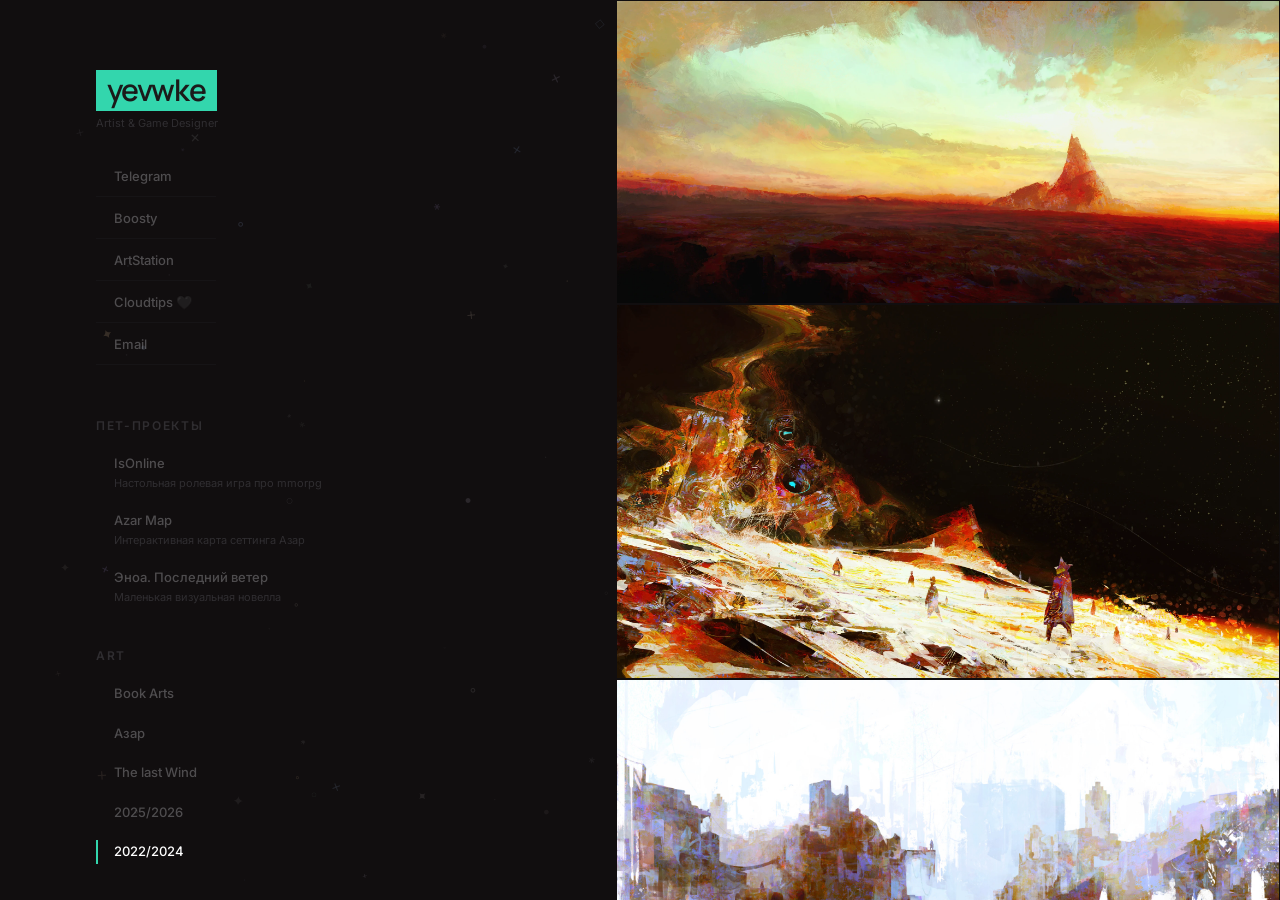
==== projects/2022-2024/index.html @ 157a99f5 "upd" ====
<!DOCTYPE html> <html lang="ru"> <head> <meta charset="UTF-8"> <meta name="viewport" content="width=device-width, initial-scale=1.0"> <meta name="robots" content="index, follow"> <meta name="description" content="Галерея работ yevwke: 2022/2024"> <meta name="theme-color" content="#110e0f"> <title>2022/2024 — yevwke</title> <link rel="icon" type="image/png" href="/image/icon.png"> <link rel="canonical" href="https://yevwke.github.io/projects/2022-2024/"> <meta property="og:type" content="article"> <meta property="og:site_name" content="yevwke"> <meta property="og:locale" content="ru_RU"> <meta property="og:title" content="2022/2024 — yevwke"> <meta property="og:description" content="Галерея работ yevwke: 2022/2024"> <meta property="og:url" content="https://yevwke.github.io/projects/2022-2024/"> <meta property="og:image" content="https://yevwke.github.io/image/arts/22%2024/%D0%AD%D0%BD%D0%BE%D0%B0%20%D0%B4%D0%B0%D1%81%D0%BA%D0%B0%D1%80.webp"> <meta property="og:image:alt" content="2022/2024"> <meta name="twitter:card" content="summary_large_image"> <meta name="twitter:title" content="2022/2024 — yevwke"> <meta name="twitter:description" content="Галерея работ yevwke: 2022/2024"> <meta name="twitter:image" content="https://yevwke.github.io/image/arts/22%2024/%D0%AD%D0%BD%D0%BE%D0%B0%20%D0%B4%D0%B0%D1%81%D0%BA%D0%B0%D1%80.webp"> <link rel="preload" href="/fonts/Inter-VariableFont_opsz%2Cwght.woff2" as="font" type="font/woff2" crossorigin> <link rel="preload" href="/fonts/Manrope-VariableFont_wght.woff2" as="font" type="font/woff2" crossorigin> <link rel="stylesheet" href="/general.css"> <link rel="stylesheet" href="/css/background.css"> <link rel="stylesheet" href="/css/projects.css"> <link rel="stylesheet" href="/css/panel.css"> <link rel="stylesheet" href="/css/gallery.css"> <link rel="stylesheet" href="/css/gallery-lightbox.css"> <link rel="stylesheet" href="/css/static.css"> <style>@font-face{font-family:"SiteText";src:url("/fonts/Inter-VariableFont_opsz%2Cwght.woff2") format("woff2");font-weight:100 900;font-style:normal;font-display:swap}@font-face{font-family:"SiteLogo";src:url("/fonts/Manrope-VariableFont_wght.woff2") format("woff2");font-weight:100 900;font-style:normal;font-display:swap}@font-face{font-family:"SiteProjects";src:url("/fonts/Inter-VariableFont_opsz%2Cwght.woff2") format("woff2");font-weight:100 900;font-style:normal;font-display:swap}</style> <script defer src="/scripts/panel-gallery.js"></script> <script defer src="/scripts/gallery-lightbox.js"></script> <script defer src="/scripts/sidebar-fade.js"></script> <script defer src="/scripts/background.js"></script> <script defer src="/general.js"></script> <script type="application/ld+json">{"@context":"https://schema.org","@type":"ImageGallery","name":"2022/2024","description":"Галерея работ yevwke: 2022/2024","url":"https://yevwke.github.io/projects/2022-2024/","image":["https://yevwke.github.io/image/arts/22%2024/%D0%AD%D0%BD%D0%BE%D0%B0%20%D0%B4%D0%B0%D1%81%D0%BA%D0%B0%D1%80.webp","https://yevwke.github.io/image/arts/22%2024/yevwke%20%D1%8D%D0%BD%D0%BE%D0%B0%20%D0%BD%D0%B0%D1%80%D0%BC%D0%B5%D1%88.webp","https://yevwke.github.io/image/arts/22%2024/yevwke-akdjine%20%D1%8D%D0%BD%D0%BE%D0%B0.jpg","https://yevwke.github.io/image/arts/22%2024/yevwke-enoa-art.jpg","https://yevwke.github.io/image/arts/22%2024/yevwke-hurhon.jpg","https://yevwke.github.io/image/arts/22%2024/yevwke-kofu.jpg","https://yevwke.github.io/image/arts/22%2024/temple-2.jpg","https://yevwke.github.io/image/arts/22%2024/azar.webp","https://yevwke.github.io/image/arts/22%2024/016e6c6b-8402-4bed-986c-3a2b656655e8.png","https://yevwke.github.io/image/arts/22%2024/street-2.jpg","https://yevwke.github.io/image/arts/22%2024/%D0%B8%D1%88%D0%B8%D0%BA%20%D1%8D%D0%BD%D0%BE%D0%B0%20yevwke.webp"],"author":{"@type":"Person","name":"yevwke","url":"https://yevwke.github.io/"}}</script> </head> <body class="is-panel-open is-sidebar-dimmed" data-page="project" data-project-id="2022-2024"> <main class="page"> <div class="sidebar"> <header class="header"> <a class="logo" href="/">yevwke</a> <p class="site-description">Artist &amp; Game Designer</p> <nav class="socials" aria-label="Социальные сети"> <ul> <li><a href="https://t.me/yevwke/" target="_blank" rel="noopener noreferrer"><span>Telegram</span></a></li><li><a href="https://boosty.to/yevwke/" target="_blank" rel="noopener noreferrer"><span>Boosty</span></a></li><li><a href="https://artstation.com/yevwke/" target="_blank" rel="noopener noreferrer"><span>ArtStation</span></a></li><li><a href="https://pay.cloudtips.ru/p/3e15fb74/" target="_blank" rel="noopener noreferrer"><span>Cloudtips 🖤</span></a></li><li><a id="email-link" class="email-link" data-email-user="yevwke" data-email-domain="gmail.com"><span>Email</span></a></li> </ul> </nav> </header> <section class="projects-section"> <div id="projects-groups" data-prerendered="true"> <div class="project-group"><h2 class="project-group-title">пет-Проекты</h2><ul class="projects-list"><li class="project-item"><a class="project-link" href="/projects/iso/" data-id="iso" data-type="text"><span class="project-text"><span class="project-title">IsOnline</span><span class="project-description">Настольная ролевая игра про mmorpg</span></span></a></li><li class="project-item"><a class="project-link" href="https://yevwke.github.io/AzarMap" target="_blank" rel="noopener noreferrer"><span class="project-text"><span class="project-title">Azar Map</span><span class="project-description">Интерактивная карта сеттинга Азар</span></span></a></li><li class="project-item"><a class="project-link" href="/projects/enoatlw/" data-id="enoatlw" data-type="text"><span class="project-text"><span class="project-title">Эноа. Последний ветер</span><span class="project-description">Маленькая визуальная новелла</span></span></a></li></ul></div><div class="project-group"><h2 class="project-group-title">ART</h2><ul class="projects-list"><li class="project-item"><a class="project-link" href="/projects/book-arts/" data-id="book-arts" data-type="gallery"><span class="project-text"><span class="project-title">Book Arts</span></span></a></li><li class="project-item"><a class="project-link" href="/projects/azar/" data-id="azar" data-type="gallery"><span class="project-text"><span class="project-title">Азар</span></span></a></li><li class="project-item"><a class="project-link" href="/projects/the-last-wind/" data-id="the-last-wind" data-type="gallery"><span class="project-text"><span class="project-title">The last Wind</span></span></a></li><li class="project-item"><a class="project-link" href="/projects/2025-2026/" data-id="2025-2026" data-type="gallery"><span class="project-text"><span class="project-title">2025/2026</span></span></a></li><li class="project-item is-current"><a class="project-link is-active" href="/projects/2022-2024/" data-id="2022-2024" data-type="gallery" aria-current="page"><span class="project-text"><span class="project-title">2022/2024</span></span></a></li></ul></div> </div> </section> </div> <div class="content"> <section id="content-panel" class="content-panel is-open" tabindex="-1" aria-label="2022/2024"> <a id="panel-close" class="panel-close" href="/" aria-label="Закрыть"> <svg class="panel-close-icon" viewBox="0 0 16 16" aria-hidden="true" focusable="false"> <g fill="none" stroke="currentColor" stroke-width="1.5" stroke-miterlimit="10" stroke-linecap="butt"> <line x1="1.4" y1="1.4" x2="14.4" y2="14.4"/> <line x1="1.4" y1="14.4" x2="14.4" y2="1.4"/> </g> </svg> </a> <div id="panel-body" class="panel-body panel-body--gallery"> <h1 class="visually-hidden">2022/2024</h1> <div class="gallery-panel gallery-panel--static" data-rows="2,1,2,3"> <figure class="gallery-item" data-type="image" data-ratio="2.1895306859205776" data-has-ratio="true"> <img class="gallery-image" src="/image/arts/22%2024/%D0%AD%D0%BD%D0%BE%D0%B0%20%D0%B4%D0%B0%D1%81%D0%BA%D0%B0%D1%80.webp" alt="" loading="eager" decoding="async" fetchpriority="high" width="2426" height="1108"> </figure> <figure class="gallery-item" data-type="image" data-ratio="1.7772893772893772" data-has-ratio="true"> <img class="gallery-image" src="/image/arts/22%2024/yevwke%20%D1%8D%D0%BD%D0%BE%D0%B0%20%D0%BD%D0%B0%D1%80%D0%BC%D0%B5%D1%88.webp" alt="" loading="lazy" decoding="async" fetchpriority="low" width="2426" height="1365"> </figure> <figure class="gallery-item" data-type="image" data-ratio="1.7777777777777777" data-has-ratio="true"> <img class="gallery-image" src="/image/arts/22%2024/yevwke-akdjine%20%D1%8D%D0%BD%D0%BE%D0%B0.jpg" alt="" loading="lazy" decoding="async" fetchpriority="low" width="1920" height="1080"> </figure> <figure class="gallery-item" data-type="image" data-ratio="2.027455121436114" data-has-ratio="true"> <img class="gallery-image" src="/image/arts/22%2024/yevwke-enoa-art.jpg" alt="" loading="lazy" decoding="async" fetchpriority="low" width="1920" height="947"> </figure> <figure class="gallery-item" data-type="image" data-ratio="2.17440543601359" data-has-ratio="true"> <img class="gallery-image" src="/image/arts/22%2024/yevwke-hurhon.jpg" alt="" loading="lazy" decoding="async" fetchpriority="low" width="1920" height="883"> </figure> <figure class="gallery-item" data-type="image" data-ratio="1.7777777777777777" data-has-ratio="true"> <img class="gallery-image" src="/image/arts/22%2024/yevwke-kofu.jpg" alt="" loading="lazy" decoding="async" fetchpriority="low" width="1920" height="1080"> </figure> <figure class="gallery-item" data-type="image" data-ratio="0.7239176721078779" data-has-ratio="true"> <img class="gallery-image" src="/image/arts/22%2024/temple-2.jpg" alt="" loading="lazy" decoding="async" fetchpriority="low" width="1020" height="1409"> </figure> <figure class="gallery-item" data-type="image" data-ratio="1.7772893772893772" data-has-ratio="true"> <img class="gallery-image" src="/image/arts/22%2024/azar.webp" alt="" loading="lazy" decoding="async" fetchpriority="low" width="2426" height="1365"> </figure> <figure class="gallery-item" data-type="image" data-ratio="1.7777777777777777" data-has-ratio="true"> <img class="gallery-image" src="/image/arts/22%2024/016e6c6b-8402-4bed-986c-3a2b656655e8.png" alt="" loading="lazy" decoding="async" fetchpriority="low" width="3840" height="2160"> </figure> <figure class="gallery-item" data-type="image" data-ratio="1.7777777777777777" data-has-ratio="true"> <img class="gallery-image" src="/image/arts/22%2024/street-2.jpg" alt="" loading="lazy" decoding="async" fetchpriority="low" width="1920" height="1080"> </figure> <figure class="gallery-item" data-type="image" data-ratio="0.7246496290189612" data-has-ratio="true"> <img class="gallery-image" src="/image/arts/22%2024/%D0%B8%D1%88%D0%B8%D0%BA%20%D1%8D%D0%BD%D0%BE%D0%B0%20yevwke.webp" alt="" loading="lazy" decoding="async" fetchpriority="low" width="1758" height="2426"> </figure> </div> </div> </section> </div> </main> </body> </html>
---- general.css ----
:root{ --background:#110e0f; --text:#dedee2; --text-muted:#77777f; --border:#25252a; --accent:#dedee2; --page-width:520px; --fade-height:40px; --font-text:"SiteText",Arial,Helvetica,sans-serif; --font-logo:"SiteLogo",Arial,Helvetica,sans-serif; --font-projects:"SiteProjects",Arial,Helvetica,sans-serif} *{box-sizing:border-box;margin:0;padding:0} ::selection{background:#33d6ad;color:#110e0f}html{min-height:100%;background:var(--background)}body{min-height:100vh;background:var(--background);color:var(--text);font-family:var(--font-text);font-size:14px;line-height:1.5}.page{position:relative;z-index:1;width:min(calc(100% - 40px),var(--page-width));margin-left:min(96px,calc(100vw - 40px - var(--page-width)));padding-top:60px;padding-bottom:10px}.sidebar::after{content:"";position:fixed;right:16px;bottom:0;left:16px;z-index:2;height:var(--fade-height);background:linear-gradient(to bottom,rgba(17,14,15,0) 0%,rgba(17,14,15,0.65) 60%,var(--background) 100%);opacity:0;pointer-events:none;transition:opacity 180ms ease}.sidebar.is-fade-visible::after{opacity:1}@media (min-width:601px){.sidebar::after{right:auto;left:min(96px,calc(100vw - 40px - var(--page-width)));width:var(--page-width)}}.logo{display:inline-block;margin-bottom:5px;padding:5px 11px 6px;background:#33d6ad;color:#1b1a1a;border-radius:0px;font-family:var(--font-logo);font-size:30px;font-weight:600;line-height:1;letter-spacing: -0.04em;text-decoration:none}.site-description{margin-bottom:24px;color:var(--text-muted);font-family:var(--font-text);font-size:11px;line-height:1.4}.socials ul{display:flex;flex-direction:column;list-style:none}.socials li{display:block}.socials a{position:relative;display:flex;align-items:center;width:120px;min-height:42px;padding:10px 12px 10px 18px;background:linear-gradient(var(--border),var(--border)) left bottom/100% 1px no-repeat;color:var(--text);font-family:var(--font-text);font-size:13px;font-weight:500;text-decoration:none;transition:color 0.35s ease}.socials a span{position:relative;z-index:2}.socials a::after{position:absolute;content:"";top:0;left:0;width:0;height:100%;background:#33d6ad;transition:width 0.35s ease}.support-link{margin-top:40px}.support-link a{position:relative;color:#a8a8b0;font-family:var(--font-text);font-size:13px;text-decoration:none;transition:color 0.35s ease}.support-link a::after{position:absolute;content:"";bottom:0;left:0;width:0;height:1px;background:#33d6ad;transition:width 0.35s ease}.content{min-width:0}@media (min-width:1201px){.page{display:grid;grid-template-columns:var(--page-width) minmax(0,1fr);column-gap:0;align-items:stretch;width:auto;height:100vh;margin-left:96px;margin-right:0;padding-top:0;padding-bottom:0;overflow:hidden}.sidebar{height:100vh;padding-top:70px;padding-bottom:10px;overflow-y:auto;scrollbar-width:none; -ms-overflow-style:none}.sidebar::-webkit-scrollbar{display:none}.content{height:100vh}body.is-sidebar-dimmed .sidebar .socials,body.is-sidebar-dimmed .sidebar .site-description,body.is-sidebar-dimmed .sidebar .support-link,body.is-sidebar-dimmed .sidebar .project-group-title,body.is-sidebar-dimmed .sidebar .project-item{opacity:0.3;transition:opacity 0.35s ease}body.is-sidebar-dimmed .sidebar .project-item.is-current{opacity:1}}@media (min-width:1201px) and (hover:hover){body.is-sidebar-dimmed .sidebar .socials:hover,body.is-sidebar-dimmed .sidebar .support-link:hover,body.is-sidebar-dimmed .sidebar .project-item:hover{opacity:1;transition:opacity 0.15s ease}}@media (max-width:1200px){html,body{scrollbar-width:none; -ms-overflow-style:none}html::-webkit-scrollbar,body::-webkit-scrollbar{display:none}}@media (max-width:600px){.page{width:calc(100% - 32px);margin:0 auto;padding-top:0px;padding-bottom:40px}.logo{font-size:28px}}@media (hover:hover){.socials a:hover{color:#1b1a1a}.socials a:hover::after{width:100%}.support-link a:hover{color:var(--text)}.support-link a:hover::after{width:100%}}@media (prefers-reduced-motion:reduce){.sidebar .socials,.sidebar .site-description,.sidebar .support-link,.sidebar .project-group-title,.sidebar .project-item,.sidebar::after{transition:none}}
---- css/background.css ----
#bg-canvas{position:fixed;inset:0;z-index:0;width:100%;height:100%;pointer-events:none}@media (prefers-reduced-motion:reduce){#bg-canvas{display:none}}
---- css/projects.css ----
.projects-section{margin-top:52px}.project-group-title{margin-bottom:9px;color:var(--text-muted);font-family:var(--font-text);font-size:12px;font-weight:600;letter-spacing:0.14em;text-transform:uppercase}.project-group + .project-group{margin-top:32px}.projects-list{width:100%;list-style:none}button.project-link{appearance:none;border:0;background:transparent;color:inherit;font:inherit;font-family:var(--font-projects);text-align:left;cursor:pointer}.project-link{position:relative;display:flex;align-items:center;width:100%;min-height:12px;padding:10px 12px 10px 18px;color:var(--text);font-family:var(--font-projects);text-decoration:none;transition:color 150ms ease,background-color 150ms ease}.project-link::before{content:"";position:absolute;top:8px;height:calc(100% - 16px);left:0;width:2px;background:var(--text);transform:scaleY(0);transform-origin:center;transition:transform 0.2s ease}.project-link.is-active{color:#ffffff}.project-link.is-active::before{transform:scaleY(1);background:#33d6ad}@media (hover:hover){.project-link:hover{color:#ffffff}.project-link:hover::before{transform:scaleY(1);background:#33d6ad}}.project-title{display:block;font-size:13px;font-weight:500}.project-description{display:block;margin-top:1px;color:var(--text-muted);font-size:11px}@media (max-width:600px){.project-link{min-height:42px;padding-left:16px}.projects-section{margin-top:45px}}
---- css/panel.css ----
.content-panel{width:100%;height:100%;transition:opacity 260ms ease,transform 420ms cubic-bezier(0.16,1,0.3,1)}.content-panel.is-leaving{pointer-events:none}@media (min-width:1201px){.content-panel{opacity:0;transform:translateY(10px)}.content-panel.is-open{opacity:1;transform:none}}.panel-close{display:none}.panel-body{width:100%;height:100%;background:var(--border)}@media (max-width:1200px){.content-panel:not([hidden]){position:fixed;inset:0;z-index:20;display:block;background:var(--background);overflow-y:auto;opacity:0;transform:translateY(24px)}.content-panel:not([hidden]).is-open{opacity:1;transform:none}.content-panel:not([hidden])::before{content:"";position:fixed;top:0;left:0;right:0;z-index:1;height:60px;background:var(--background);pointer-events:none}.panel-close{display:inline-flex;align-items:center;justify-content:center;position:fixed;top:10px;right:12px;z-index:2;width:40px;height:40px;border:0;background:transparent;color:var(--text);font-family:var(--font-text);line-height:1;cursor:pointer;transition:color 0.2s ease}.panel-close-icon{display:block;width:20px;height:20px}.panel-body{min-height:100%}body.is-panel-open{overflow:hidden}}@media (hover:hover){.panel-close:hover{color:#33d6ad}}@media (prefers-reduced-motion:reduce){.content-panel{transition:none}}
---- css/gallery.css ----
.panel-body--gallery{background:var(--background);overflow-y:auto}.gallery-panel{ --gallery-gap:2px;display:flex;flex-direction:column;gap:var(--gallery-gap);padding:1px}.gallery-row{display:flex;align-items:stretch;gap:var(--gallery-gap)}.gallery-item{flex:1 1 0;min-width:0;overflow:hidden}@keyframes gallery-image-reveal{from{opacity:0;transform:translateY(30%) scale(1.04)}to{opacity:1;transform:none}}@keyframes gallery-text-reveal{from{opacity:0}to{opacity:1}}.gallery-image{display:block;width:100%;height:auto;opacity:0}.gallery-item.is-revealed .gallery-image{animation:gallery-image-reveal 850ms cubic-bezier(0.16,1,0.3,1) 80ms both}.gallery-item--text{background:var(--background)}.gallery-text{display:flex;flex-direction:column;align-items:center;justify-content:center;width:100%;height:100%;padding:clamp(20px,2.4vw,48px) clamp(14px,1.2vw,24px);overflow:hidden}.gallery-text-content{flex:0 0 auto;width:100%;transform-origin:center center;opacity:0}.gallery-item.is-revealed .gallery-text-content{animation:gallery-text-reveal 480ms cubic-bezier(0.16,1,0.3,1) both}.gallery-text-title{margin-bottom:clamp(14px,1.6vw,24px);color:var(--text);font-family:var(--font-logo);font-size:clamp(20px,1.6vw,28px);font-weight:800;line-height:1.1;letter-spacing: -0.03em;overflow-wrap:anywhere}.gallery-text-description{color:#9c9c9c;font-family:var(--font-text);font-size:clamp(12px,0.95vw,14px);line-height:1.6;overflow-wrap:anywhere}.gallery-text-description p{white-space:pre-line}.gallery-text-description p + p{margin-top:10px}.gallery-text-actions{display:flex;flex-wrap:wrap;gap:8px;min-width:0;margin-top:clamp(20px,2.2vw,36px)}.gallery-text-button{display:inline-flex;align-items:center;justify-content:center;max-width:100%;min-height:36px;overflow-wrap:anywhere;white-space:normal;padding:0 14px;background:var(--border);color:var(--text);font-family:var(--font-text);font-size:12px;font-weight:500;text-decoration:none;transition:background-color 0.2s ease,color 0.2s ease}.gallery-text-button:focus-visible{outline:2px solid #33d6ad;outline-offset:2px}@media (max-width:1200px){.panel-body--gallery{overflow-y:visible}.gallery-panel{padding:60px 1px 1px}}@media (hover:hover){.gallery-text-button:hover{background:#33d6ad;color:#1b1a1a}}@media (prefers-reduced-motion:reduce){.gallery-image,.gallery-item.is-revealed .gallery-image,.gallery-text-content,.gallery-item.is-revealed .gallery-text-content{opacity:1;animation:none}}
---- css/static.css ----
.visually-hidden{position:absolute;width:1px;height:1px;padding:0;margin: -1px;overflow:hidden;clip:rect(0,0,0,0);white-space:nowrap;border:0}.panel-close{text-decoration:none}.gallery-panel--static{display:grid;grid-template-columns:repeat(auto-fill,minmax(220px,1fr));align-items:start;gap:var(--gallery-gap);padding:1px}.gallery-panel--static .gallery-item{flex:none;width:100%}.gallery-panel--static .gallery-item--text{grid-column:span 2;min-height:220px;aspect-ratio:auto!important}.gallery-panel--static .gallery-image{width:100%;height:auto;opacity:1}.gallery-panel--static .gallery-text{height:auto;min-height:220px}.gallery-panel--static .gallery-text-content{opacity:1;animation:none}@media (max-width:1200px){.gallery-panel--static{padding:60px 1px 1px}}@media (max-width:700px){.gallery-panel--static .gallery-item--text{grid-column:span 1}}
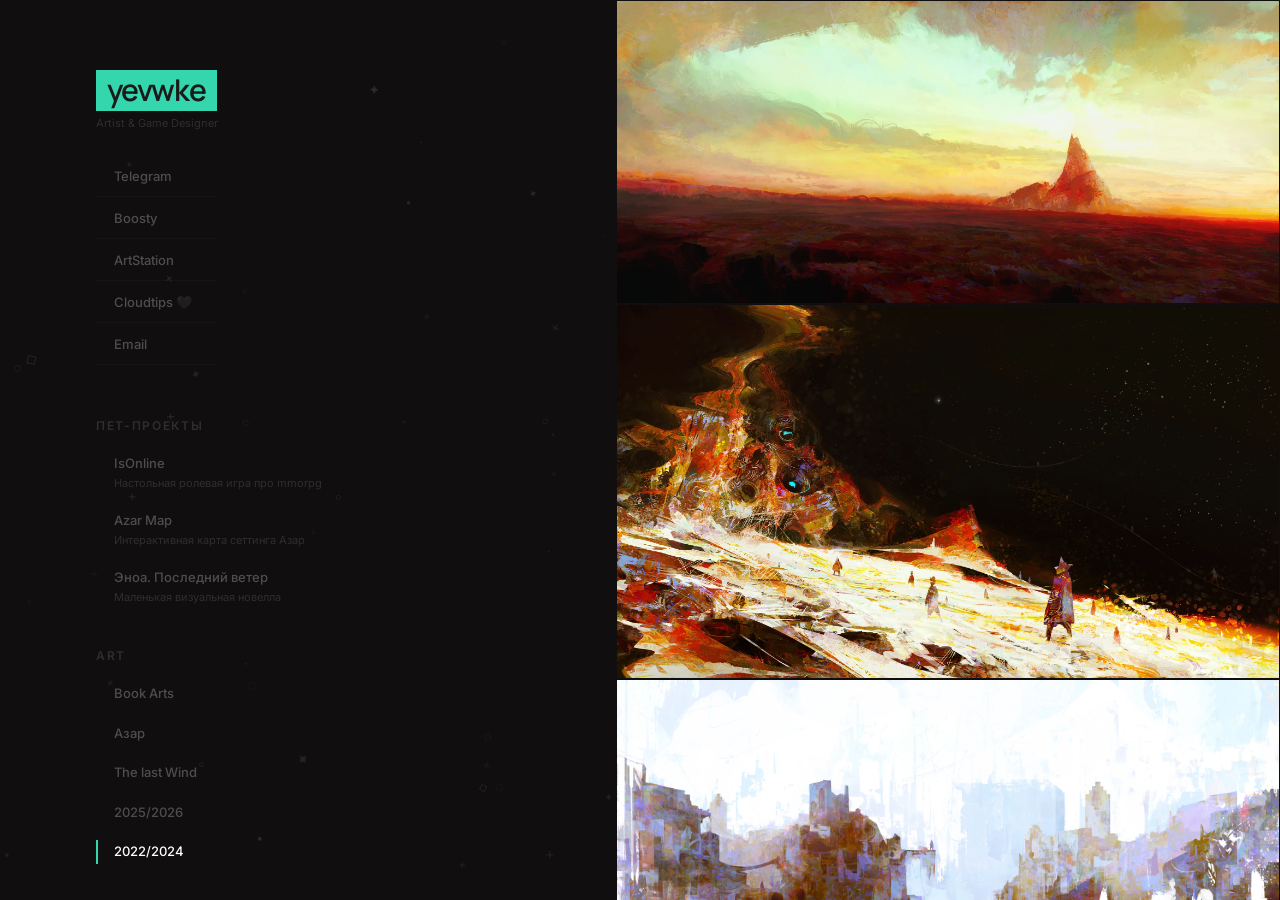
==== commit 409c7bc1: "upd" ====
--- a/projects/2022-2024/index.html
+++ b/projects/2022-2024/index.html
@@ -1 +1 @@
-<!DOCTYPE html> <html lang="ru"> <head> <meta charset="UTF-8"> <meta name="viewport" content="width=device-width, initial-scale=1.0"> <meta name="robots" content="index, follow"> <meta name="description" content="Галерея работ yevwke: 2022/2024"> <meta name="theme-color" content="#110e0f"> <title>2022/2024 — yevwke</title> <link rel="icon" type="image/png" href="/image/icon.png"> <link rel="canonical" href="https://yevwke.github.io/projects/2022-2024/"> <meta property="og:type" content="article"> <meta property="og:site_name" content="yevwke"> <meta property="og:locale" content="ru_RU"> <meta property="og:title" content="2022/2024 — yevwke"> <meta property="og:description" content="Галерея работ yevwke: 2022/2024"> <meta property="og:url" content="https://yevwke.github.io/projects/2022-2024/"> <meta property="og:image" content="https://yevwke.github.io/image/arts/22%2024/%D0%AD%D0%BD%D0%BE%D0%B0%20%D0%B4%D0%B0%D1%81%D0%BA%D0%B0%D1%80.webp"> <meta property="og:image:alt" content="2022/2024"> <meta name="twitter:card" content="summary_large_image"> <meta name="twitter:title" content="2022/2024 — yevwke"> <meta name="twitter:description" content="Галерея работ yevwke: 2022/2024"> <meta name="twitter:image" content="https://yevwke.github.io/image/arts/22%2024/%D0%AD%D0%BD%D0%BE%D0%B0%20%D0%B4%D0%B0%D1%81%D0%BA%D0%B0%D1%80.webp"> <link rel="preload" href="/fonts/Inter-VariableFont_opsz%2Cwght.woff2" as="font" type="font/woff2" crossorigin> <link rel="preload" href="/fonts/Manrope-VariableFont_wght.woff2" as="font" type="font/woff2" crossorigin> <link rel="stylesheet" href="/general.css"> <link rel="stylesheet" href="/css/background.css"> <link rel="stylesheet" href="/css/projects.css"> <link rel="stylesheet" href="/css/panel.css"> <link rel="stylesheet" href="/css/gallery.css"> <link rel="stylesheet" href="/css/gallery-lightbox.css"> <link rel="stylesheet" href="/css/static.css"> <style>@font-face{font-family:"SiteText";src:url("/fonts/Inter-VariableFont_opsz%2Cwght.woff2") format("woff2");font-weight:100 900;font-style:normal;font-display:swap}@font-face{font-family:"SiteLogo";src:url("/fonts/Manrope-VariableFont_wght.woff2") format("woff2");font-weight:100 900;font-style:normal;font-display:swap}@font-face{font-family:"SiteProjects";src:url("/fonts/Inter-VariableFont_opsz%2Cwght.woff2") format("woff2");font-weight:100 900;font-style:normal;font-display:swap}</style> <script defer src="/scripts/panel-gallery.js"></script> <script defer src="/scripts/gallery-lightbox.js"></script> <script defer src="/scripts/sidebar-fade.js"></script> <script defer src="/scripts/background.js"></script> <script defer src="/general.js"></script> <script type="application/ld+json">{"@context":"https://schema.org","@type":"ImageGallery","name":"2022/2024","description":"Галерея работ yevwke: 2022/2024","url":"https://yevwke.github.io/projects/2022-2024/","image":["https://yevwke.github.io/image/arts/22%2024/%D0%AD%D0%BD%D0%BE%D0%B0%20%D0%B4%D0%B0%D1%81%D0%BA%D0%B0%D1%80.webp","https://yevwke.github.io/image/arts/22%2024/yevwke%20%D1%8D%D0%BD%D0%BE%D0%B0%20%D0%BD%D0%B0%D1%80%D0%BC%D0%B5%D1%88.webp","https://yevwke.github.io/image/arts/22%2024/yevwke-akdjine%20%D1%8D%D0%BD%D0%BE%D0%B0.jpg","https://yevwke.github.io/image/arts/22%2024/yevwke-enoa-art.jpg","https://yevwke.github.io/image/arts/22%2024/yevwke-hurhon.jpg","https://yevwke.github.io/image/arts/22%2024/yevwke-kofu.jpg","https://yevwke.github.io/image/arts/22%2024/temple-2.jpg","https://yevwke.github.io/image/arts/22%2024/azar.webp","https://yevwke.github.io/image/arts/22%2024/016e6c6b-8402-4bed-986c-3a2b656655e8.png","https://yevwke.github.io/image/arts/22%2024/street-2.jpg","https://yevwke.github.io/image/arts/22%2024/%D0%B8%D1%88%D0%B8%D0%BA%20%D1%8D%D0%BD%D0%BE%D0%B0%20yevwke.webp"],"author":{"@type":"Person","name":"yevwke","url":"https://yevwke.github.io/"}}</script> </head> <body class="is-panel-open is-sidebar-dimmed" data-page="project" data-project-id="2022-2024"> <main class="page"> <div class="sidebar"> <header class="header"> <a class="logo" href="/">yevwke</a> <p class="site-description">Artist &amp; Game Designer</p> <nav class="socials" aria-label="Социальные сети"> <ul> <li><a href="https://t.me/yevwke/" target="_blank" rel="noopener noreferrer"><span>Telegram</span></a></li><li><a href="https://boosty.to/yevwke/" target="_blank" rel="noopener noreferrer"><span>Boosty</span></a></li><li><a href="https://artstation.com/yevwke/" target="_blank" rel="noopener noreferrer"><span>ArtStation</span></a></li><li><a href="https://pay.cloudtips.ru/p/3e15fb74/" target="_blank" rel="noopener noreferrer"><span>Cloudtips 🖤</span></a></li><li><a id="email-link" class="email-link" data-email-user="yevwke" data-email-domain="gmail.com"><span>Email</span></a></li> </ul> </nav> </header> <section class="projects-section"> <div id="projects-groups" data-prerendered="true"> <div class="project-group"><h2 class="project-group-title">пет-Проекты</h2><ul class="projects-list"><li class="project-item"><a class="project-link" href="/projects/iso/" data-id="iso" data-type="text"><span class="project-text"><span class="project-title">IsOnline</span><span class="project-description">Настольная ролевая игра про mmorpg</span></span></a></li><li class="project-item"><a class="project-link" href="https://yevwke.github.io/AzarMap" target="_blank" rel="noopener noreferrer"><span class="project-text"><span class="project-title">Azar Map</span><span class="project-description">Интерактивная карта сеттинга Азар</span></span></a></li><li class="project-item"><a class="project-link" href="/projects/enoatlw/" data-id="enoatlw" data-type="text"><span class="project-text"><span class="project-title">Эноа. Последний ветер</span><span class="project-description">Маленькая визуальная новелла</span></span></a></li></ul></div><div class="project-group"><h2 class="project-group-title">ART</h2><ul class="projects-list"><li class="project-item"><a class="project-link" href="/projects/book-arts/" data-id="book-arts" data-type="gallery"><span class="project-text"><span class="project-title">Book Arts</span></span></a></li><li class="project-item"><a class="project-link" href="/projects/azar/" data-id="azar" data-type="gallery"><span class="project-text"><span class="project-title">Азар</span></span></a></li><li class="project-item"><a class="project-link" href="/projects/the-last-wind/" data-id="the-last-wind" data-type="gallery"><span class="project-text"><span class="project-title">The last Wind</span></span></a></li><li class="project-item"><a class="project-link" href="/projects/2025-2026/" data-id="2025-2026" data-type="gallery"><span class="project-text"><span class="project-title">2025/2026</span></span></a></li><li class="project-item is-current"><a class="project-link is-active" href="/projects/2022-2024/" data-id="2022-2024" data-type="gallery" aria-current="page"><span class="project-text"><span class="project-title">2022/2024</span></span></a></li></ul></div> </div> </section> </div> <div class="content"> <section id="content-panel" class="content-panel is-open" tabindex="-1" aria-label="2022/2024"> <a id="panel-close" class="panel-close" href="/" aria-label="Закрыть"> <svg class="panel-close-icon" viewBox="0 0 16 16" aria-hidden="true" focusable="false"> <g fill="none" stroke="currentColor" stroke-width="1.5" stroke-miterlimit="10" stroke-linecap="butt"> <line x1="1.4" y1="1.4" x2="14.4" y2="14.4"/> <line x1="1.4" y1="14.4" x2="14.4" y2="1.4"/> </g> </svg> </a> <div id="panel-body" class="panel-body panel-body--gallery"> <h1 class="visually-hidden">2022/2024</h1> <div class="gallery-panel gallery-panel--static" data-rows="2,1,2,3"> <figure class="gallery-item" data-type="image" data-ratio="2.1895306859205776" data-has-ratio="true"> <img class="gallery-image" src="/image/arts/22%2024/%D0%AD%D0%BD%D0%BE%D0%B0%20%D0%B4%D0%B0%D1%81%D0%BA%D0%B0%D1%80.webp" alt="" loading="eager" decoding="async" fetchpriority="high" width="2426" height="1108"> </figure> <figure class="gallery-item" data-type="image" data-ratio="1.7772893772893772" data-has-ratio="true"> <img class="gallery-image" src="/image/arts/22%2024/yevwke%20%D1%8D%D0%BD%D0%BE%D0%B0%20%D0%BD%D0%B0%D1%80%D0%BC%D0%B5%D1%88.webp" alt="" loading="lazy" decoding="async" fetchpriority="low" width="2426" height="1365"> </figure> <figure class="gallery-item" data-type="image" data-ratio="1.7777777777777777" data-has-ratio="true"> <img class="gallery-image" src="/image/arts/22%2024/yevwke-akdjine%20%D1%8D%D0%BD%D0%BE%D0%B0.jpg" alt="" loading="lazy" decoding="async" fetchpriority="low" width="1920" height="1080"> </figure> <figure class="gallery-item" data-type="image" data-ratio="2.027455121436114" data-has-ratio="true"> <img class="gallery-image" src="/image/arts/22%2024/yevwke-enoa-art.jpg" alt="" loading="lazy" decoding="async" fetchpriority="low" width="1920" height="947"> </figure> <figure class="gallery-item" data-type="image" data-ratio="2.17440543601359" data-has-ratio="true"> <img class="gallery-image" src="/image/arts/22%2024/yevwke-hurhon.jpg" alt="" loading="lazy" decoding="async" fetchpriority="low" width="1920" height="883"> </figure> <figure class="gallery-item" data-type="image" data-ratio="1.7777777777777777" data-has-ratio="true"> <img class="gallery-image" src="/image/arts/22%2024/yevwke-kofu.jpg" alt="" loading="lazy" decoding="async" fetchpriority="low" width="1920" height="1080"> </figure> <figure class="gallery-item" data-type="image" data-ratio="0.7239176721078779" data-has-ratio="true"> <img class="gallery-image" src="/image/arts/22%2024/temple-2.jpg" alt="" loading="lazy" decoding="async" fetchpriority="low" width="1020" height="1409"> </figure> <figure class="gallery-item" data-type="image" data-ratio="1.7772893772893772" data-has-ratio="true"> <img class="gallery-image" src="/image/arts/22%2024/azar.webp" alt="" loading="lazy" decoding="async" fetchpriority="low" width="2426" height="1365"> </figure> <figure class="gallery-item" data-type="image" data-ratio="1.7777777777777777" data-has-ratio="true"> <img class="gallery-image" src="/image/arts/22%2024/016e6c6b-8402-4bed-986c-3a2b656655e8.png" alt="" loading="lazy" decoding="async" fetchpriority="low" width="3840" height="2160"> </figure> <figure class="gallery-item" data-type="image" data-ratio="1.7777777777777777" data-has-ratio="true"> <img class="gallery-image" src="/image/arts/22%2024/street-2.jpg" alt="" loading="lazy" decoding="async" fetchpriority="low" width="1920" height="1080"> </figure> <figure class="gallery-item" data-type="image" data-ratio="0.7246496290189612" data-has-ratio="true"> <img class="gallery-image" src="/image/arts/22%2024/%D0%B8%D1%88%D0%B8%D0%BA%20%D1%8D%D0%BD%D0%BE%D0%B0%20yevwke.webp" alt="" loading="lazy" decoding="async" fetchpriority="low" width="1758" height="2426"> </figure> </div> </div> </section> </div> </main> </body> </html>+<!DOCTYPE html> <html lang="ru"> <head> <meta charset="UTF-8"> <meta name="viewport" content="width=device-width, initial-scale=1.0"> <meta name="robots" content="index, follow"> <meta name="description" content="Галерея работ yevwke: 2022/2024"> <meta name="theme-color" content="#110e0f"> <title>2022/2024 — yevwke</title> <link rel="icon" type="image/png" href="/image/icon.png"> <link rel="canonical" href="https://yevwke.github.io/projects/2022-2024/"> <meta property="og:type" content="article"> <meta property="og:site_name" content="yevwke"> <meta property="og:locale" content="ru_RU"> <meta property="og:title" content="2022/2024 — yevwke"> <meta property="og:description" content="Галерея работ yevwke: 2022/2024"> <meta property="og:url" content="https://yevwke.github.io/projects/2022-2024/"> <meta property="og:image" content="https://yevwke.github.io/image/arts/22%2024/%D0%AD%D0%BD%D0%BE%D0%B0%20%D0%B4%D0%B0%D1%81%D0%BA%D0%B0%D1%80.webp"> <meta property="og:image:alt" content="2022/2024"> <meta name="twitter:card" content="summary_large_image"> <meta name="twitter:title" content="2022/2024 — yevwke"> <meta name="twitter:description" content="Галерея работ yevwke: 2022/2024"> <meta name="twitter:image" content="https://yevwke.github.io/image/arts/22%2024/%D0%AD%D0%BD%D0%BE%D0%B0%20%D0%B4%D0%B0%D1%81%D0%BA%D0%B0%D1%80.webp"> <link rel="preload" href="/fonts/Inter-VariableFont_opsz%2Cwght.woff2" as="font" type="font/woff2" crossorigin> <link rel="preload" href="/fonts/Manrope-VariableFont_wght.woff2" as="font" type="font/woff2" crossorigin> <link rel="stylesheet" href="/general.css"> <link rel="stylesheet" href="/css/background.css"> <link rel="stylesheet" href="/css/projects.css"> <link rel="stylesheet" href="/css/panel.css"> <link rel="stylesheet" href="/css/gallery.css"> <link rel="stylesheet" href="/css/gallery-lightbox.css"> <link rel="stylesheet" href="/css/static.css"> <style>@font-face{font-family:"SiteText";src:url("/fonts/Inter-VariableFont_opsz%2Cwght.woff2") format("woff2");font-weight:100 900;font-style:normal;font-display:swap}@font-face{font-family:"SiteLogo";src:url("/fonts/Manrope-VariableFont_wght.woff2") format("woff2");font-weight:100 900;font-style:normal;font-display:swap}@font-face{font-family:"SiteProjects";src:url("/fonts/Inter-VariableFont_opsz%2Cwght.woff2") format("woff2");font-weight:100 900;font-style:normal;font-display:swap}</style> <script defer src="/scripts/panel-gallery.js"></script> <script defer src="/scripts/gallery-lightbox.js"></script> <script defer src="/scripts/background.js"></script> <script defer src="/general.js"></script> <script type="application/ld+json">{"@context":"https://schema.org","@type":"ImageGallery","name":"2022/2024","description":"Галерея работ yevwke: 2022/2024","url":"https://yevwke.github.io/projects/2022-2024/","image":["https://yevwke.github.io/image/arts/22%2024/%D0%AD%D0%BD%D0%BE%D0%B0%20%D0%B4%D0%B0%D1%81%D0%BA%D0%B0%D1%80.webp","https://yevwke.github.io/image/arts/22%2024/yevwke%20%D1%8D%D0%BD%D0%BE%D0%B0%20%D0%BD%D0%B0%D1%80%D0%BC%D0%B5%D1%88.webp","https://yevwke.github.io/image/arts/22%2024/yevwke-akdjine%20%D1%8D%D0%BD%D0%BE%D0%B0.jpg","https://yevwke.github.io/image/arts/22%2024/yevwke-enoa-art.jpg","https://yevwke.github.io/image/arts/22%2024/yevwke-hurhon.jpg","https://yevwke.github.io/image/arts/22%2024/yevwke-kofu.jpg","https://yevwke.github.io/image/arts/22%2024/temple-2.jpg","https://yevwke.github.io/image/arts/22%2024/azar.webp","https://yevwke.github.io/image/arts/22%2024/016e6c6b-8402-4bed-986c-3a2b656655e8.png","https://yevwke.github.io/image/arts/22%2024/street-2.jpg","https://yevwke.github.io/image/arts/22%2024/%D0%B8%D1%88%D0%B8%D0%BA%20%D1%8D%D0%BD%D0%BE%D0%B0%20yevwke.webp"],"author":{"@type":"Person","name":"yevwke","url":"https://yevwke.github.io/"}}</script> </head> <body class="is-panel-open is-sidebar-dimmed" data-page="project" data-project-id="2022-2024"> <main class="page"> <div class="sidebar"> <header class="header"> <div class="identity"> <a class="logo" href="/">yevwke</a> <p class="site-description">Artist &amp; Game Designer</p> </div> <nav class="socials" aria-label="Социальные сети"> <ul> <li><a href="https://t.me/yevwke/" target="_blank" rel="noopener noreferrer"><span>Telegram</span></a></li><li><a href="https://boosty.to/yevwke/" target="_blank" rel="noopener noreferrer"><span>Boosty</span></a></li><li><a href="https://artstation.com/yevwke/" target="_blank" rel="noopener noreferrer"><span>ArtStation</span></a></li><li><a href="https://pay.cloudtips.ru/p/3e15fb74/" target="_blank" rel="noopener noreferrer"><span>Cloudtips 🖤</span></a></li><li><a id="email-link" class="email-link" data-email-user="yevwke" data-email-domain="gmail.com"><span>Email</span></a></li> </ul> </nav> </header> <section class="projects-section"> <div id="projects-groups" data-prerendered="true"> <div class="project-group"><h2 class="project-group-title">пет-Проекты</h2><ul class="projects-list"><li class="project-item"><a class="project-link" href="/projects/iso/" data-id="iso" data-type="text"><span class="project-text"><span class="project-title">IsOnline</span><span class="project-description">Настольная ролевая игра про mmorpg</span></span></a></li><li class="project-item"><a class="project-link" href="https://yevwke.github.io/AzarMap" target="_blank" rel="noopener noreferrer"><span class="project-text"><span class="project-title">Azar Map</span><span class="project-description">Интерактивная карта сеттинга Азар</span></span></a></li><li class="project-item"><a class="project-link" href="/projects/enoatlw/" data-id="enoatlw" data-type="text"><span class="project-text"><span class="project-title">Эноа. Последний ветер</span><span class="project-description">Маленькая визуальная новелла</span></span></a></li></ul></div><div class="project-group"><h2 class="project-group-title">ART</h2><ul class="projects-list"><li class="project-item"><a class="project-link" href="/projects/book-arts/" data-id="book-arts" data-type="gallery"><span class="project-text"><span class="project-title">Book Arts</span></span></a></li><li class="project-item"><a class="project-link" href="/projects/azar/" data-id="azar" data-type="gallery"><span class="project-text"><span class="project-title">Азар</span></span></a></li><li class="project-item"><a class="project-link" href="/projects/the-last-wind/" data-id="the-last-wind" data-type="gallery"><span class="project-text"><span class="project-title">The last Wind</span></span></a></li><li class="project-item"><a class="project-link" href="/projects/2025-2026/" data-id="2025-2026" data-type="gallery"><span class="project-text"><span class="project-title">2025/2026</span></span></a></li><li class="project-item is-current"><a class="project-link is-active" href="/projects/2022-2024/" data-id="2022-2024" data-type="gallery" aria-current="page"><span class="project-text"><span class="project-title">2022/2024</span></span></a></li></ul></div> </div> </section> </div> <div class="content"> <section id="content-panel" class="content-panel is-open" tabindex="-1" aria-label="2022/2024"> <a id="panel-close" class="panel-close" href="/" aria-label="Закрыть"> <svg class="panel-close-icon" viewBox="0 0 16 16" aria-hidden="true" focusable="false"> <g fill="none" stroke="currentColor" stroke-width="1.5" stroke-miterlimit="10" stroke-linecap="butt"> <line x1="1.4" y1="1.4" x2="14.4" y2="14.4"/> <line x1="1.4" y1="14.4" x2="14.4" y2="1.4"/> </g> </svg> </a> <div id="panel-body" class="panel-body panel-body--gallery"> <h1 class="visually-hidden">2022/2024</h1> <div class="gallery-panel gallery-panel--static" data-rows="2,1,2,3"> <figure class="gallery-item" data-type="image" data-ratio="2.1895306859205776" data-has-ratio="true"> <img class="gallery-image" src="/image/arts/22%2024/%D0%AD%D0%BD%D0%BE%D0%B0%20%D0%B4%D0%B0%D1%81%D0%BA%D0%B0%D1%80.webp" alt="" loading="eager" decoding="async" fetchpriority="high" width="2426" height="1108"> </figure> <figure class="gallery-item" data-type="image" data-ratio="1.7772893772893772" data-has-ratio="true"> <img class="gallery-image" src="/image/arts/22%2024/yevwke%20%D1%8D%D0%BD%D0%BE%D0%B0%20%D0%BD%D0%B0%D1%80%D0%BC%D0%B5%D1%88.webp" alt="" loading="lazy" decoding="async" fetchpriority="low" width="2426" height="1365"> </figure> <figure class="gallery-item" data-type="image" data-ratio="1.7777777777777777" data-has-ratio="true"> <img class="gallery-image" src="/image/arts/22%2024/yevwke-akdjine%20%D1%8D%D0%BD%D0%BE%D0%B0.jpg" alt="" loading="lazy" decoding="async" fetchpriority="low" width="1920" height="1080"> </figure> <figure class="gallery-item" data-type="image" data-ratio="2.027455121436114" data-has-ratio="true"> <img class="gallery-image" src="/image/arts/22%2024/yevwke-enoa-art.jpg" alt="" loading="lazy" decoding="async" fetchpriority="low" width="1920" height="947"> </figure> <figure class="gallery-item" data-type="image" data-ratio="2.17440543601359" data-has-ratio="true"> <img class="gallery-image" src="/image/arts/22%2024/yevwke-hurhon.jpg" alt="" loading="lazy" decoding="async" fetchpriority="low" width="1920" height="883"> </figure> <figure class="gallery-item" data-type="image" data-ratio="1.7777777777777777" data-has-ratio="true"> <img class="gallery-image" src="/image/arts/22%2024/yevwke-kofu.jpg" alt="" loading="lazy" decoding="async" fetchpriority="low" width="1920" height="1080"> </figure> <figure class="gallery-item" data-type="image" data-ratio="0.7239176721078779" data-has-ratio="true"> <img class="gallery-image" src="/image/arts/22%2024/temple-2.jpg" alt="" loading="lazy" decoding="async" fetchpriority="low" width="1020" height="1409"> </figure> <figure class="gallery-item" data-type="image" data-ratio="1.7772893772893772" data-has-ratio="true"> <img class="gallery-image" src="/image/arts/22%2024/azar.webp" alt="" loading="lazy" decoding="async" fetchpriority="low" width="2426" height="1365"> </figure> <figure class="gallery-item" data-type="image" data-ratio="1.7777777777777777" data-has-ratio="true"> <img class="gallery-image" src="/image/arts/22%2024/016e6c6b-8402-4bed-986c-3a2b656655e8.png" alt="" loading="lazy" decoding="async" fetchpriority="low" width="3840" height="2160"> </figure> <figure class="gallery-item" data-type="image" data-ratio="1.7777777777777777" data-has-ratio="true"> <img class="gallery-image" src="/image/arts/22%2024/street-2.jpg" alt="" loading="lazy" decoding="async" fetchpriority="low" width="1920" height="1080"> </figure> <figure class="gallery-item" data-type="image" data-ratio="0.7246496290189612" data-has-ratio="true"> <img class="gallery-image" src="/image/arts/22%2024/%D0%B8%D1%88%D0%B8%D0%BA%20%D1%8D%D0%BD%D0%BE%D0%B0%20yevwke.webp" alt="" loading="lazy" decoding="async" fetchpriority="low" width="1758" height="2426"> </figure> </div> </div> </section> </div> </main> </body> </html>
--- a/general.css
+++ b/general.css
@@ -1 +1 @@
-:root{ --background:#110e0f; --text:#dedee2; --text-muted:#77777f; --border:#25252a; --accent:#dedee2; --page-width:520px; --fade-height:40px; --font-text:"SiteText",Arial,Helvetica,sans-serif; --font-logo:"SiteLogo",Arial,Helvetica,sans-serif; --font-projects:"SiteProjects",Arial,Helvetica,sans-serif} *{box-sizing:border-box;margin:0;padding:0} ::selection{background:#33d6ad;color:#110e0f}html{min-height:100%;background:var(--background)}body{min-height:100vh;background:var(--background);color:var(--text);font-family:var(--font-text);font-size:14px;line-height:1.5}.page{position:relative;z-index:1;width:min(calc(100% - 40px),var(--page-width));margin-left:min(96px,calc(100vw - 40px - var(--page-width)));padding-top:60px;padding-bottom:10px}.sidebar::after{content:"";position:fixed;right:16px;bottom:0;left:16px;z-index:2;height:var(--fade-height);background:linear-gradient(to bottom,rgba(17,14,15,0) 0%,rgba(17,14,15,0.65) 60%,var(--background) 100%);opacity:0;pointer-events:none;transition:opacity 180ms ease}.sidebar.is-fade-visible::after{opacity:1}@media (min-width:601px){.sidebar::after{right:auto;left:min(96px,calc(100vw - 40px - var(--page-width)));width:var(--page-width)}}.logo{display:inline-block;margin-bottom:5px;padding:5px 11px 6px;background:#33d6ad;color:#1b1a1a;border-radius:0px;font-family:var(--font-logo);font-size:30px;font-weight:600;line-height:1;letter-spacing: -0.04em;text-decoration:none}.site-description{margin-bottom:24px;color:var(--text-muted);font-family:var(--font-text);font-size:11px;line-height:1.4}.socials ul{display:flex;flex-direction:column;list-style:none}.socials li{display:block}.socials a{position:relative;display:flex;align-items:center;width:120px;min-height:42px;padding:10px 12px 10px 18px;background:linear-gradient(var(--border),var(--border)) left bottom/100% 1px no-repeat;color:var(--text);font-family:var(--font-text);font-size:13px;font-weight:500;text-decoration:none;transition:color 0.35s ease}.socials a span{position:relative;z-index:2}.socials a::after{position:absolute;content:"";top:0;left:0;width:0;height:100%;background:#33d6ad;transition:width 0.35s ease}.support-link{margin-top:40px}.support-link a{position:relative;color:#a8a8b0;font-family:var(--font-text);font-size:13px;text-decoration:none;transition:color 0.35s ease}.support-link a::after{position:absolute;content:"";bottom:0;left:0;width:0;height:1px;background:#33d6ad;transition:width 0.35s ease}.content{min-width:0}@media (min-width:1201px){.page{display:grid;grid-template-columns:var(--page-width) minmax(0,1fr);column-gap:0;align-items:stretch;width:auto;height:100vh;margin-left:96px;margin-right:0;padding-top:0;padding-bottom:0;overflow:hidden}.sidebar{height:100vh;padding-top:70px;padding-bottom:10px;overflow-y:auto;scrollbar-width:none; -ms-overflow-style:none}.sidebar::-webkit-scrollbar{display:none}.content{height:100vh}body.is-sidebar-dimmed .sidebar .socials,body.is-sidebar-dimmed .sidebar .site-description,body.is-sidebar-dimmed .sidebar .support-link,body.is-sidebar-dimmed .sidebar .project-group-title,body.is-sidebar-dimmed .sidebar .project-item{opacity:0.3;transition:opacity 0.35s ease}body.is-sidebar-dimmed .sidebar .project-item.is-current{opacity:1}}@media (min-width:1201px) and (hover:hover){body.is-sidebar-dimmed .sidebar .socials:hover,body.is-sidebar-dimmed .sidebar .support-link:hover,body.is-sidebar-dimmed .sidebar .project-item:hover{opacity:1;transition:opacity 0.15s ease}}@media (max-width:1200px){html,body{scrollbar-width:none; -ms-overflow-style:none}html::-webkit-scrollbar,body::-webkit-scrollbar{display:none}}@media (max-width:600px){.page{width:calc(100% - 32px);margin:0 auto;padding-top:0px;padding-bottom:40px}.logo{font-size:28px}}@media (hover:hover){.socials a:hover{color:#1b1a1a}.socials a:hover::after{width:100%}.support-link a:hover{color:var(--text)}.support-link a:hover::after{width:100%}}@media (prefers-reduced-motion:reduce){.sidebar .socials,.sidebar .site-description,.sidebar .support-link,.sidebar .project-group-title,.sidebar .project-item,.sidebar::after{transition:none}}+:root{ --background:#110e0f; --text:#dedee2; --text-muted:#77777f; --border:#25252a; --accent:#dedee2; --page-width:520px; --font-text:"SiteText",Arial,Helvetica,sans-serif; --font-logo:"SiteLogo",Arial,Helvetica,sans-serif; --font-projects:"SiteProjects",Arial,Helvetica,sans-serif} *{box-sizing:border-box;margin:0;padding:0} ::selection{background:#33d6ad;color:#110e0f}html{min-height:100%;background:var(--background)}body{min-height:100vh;background:var(--background);color:var(--text);font-family:var(--font-text);font-size:14px;line-height:1.5}.page{position:relative;z-index:1;width:min(calc(100% - 40px),var(--page-width));margin-left:min(96px,calc(100vw - 40px - var(--page-width)));padding-top:60px;padding-bottom:10px}.logo{display:inline-block;margin-bottom:5px;padding:5px 11px 6px;background:#33d6ad;color:#1b1a1a;border-radius:0px;font-family:var(--font-logo);font-size:30px;font-weight:600;line-height:1;letter-spacing: -0.04em;text-decoration:none}.site-description{margin-bottom:24px;color:var(--text-muted);font-family:var(--font-text);font-size:11px;line-height:1.4}.socials ul{display:flex;flex-direction:column;list-style:none}.socials li{display:block}.socials a{position:relative;display:flex;align-items:center;width:120px;min-height:42px;padding:10px 12px 10px 18px;background:linear-gradient(var(--border),var(--border)) left bottom/100% 1px no-repeat;color:var(--text);font-family:var(--font-text);font-size:13px;font-weight:500;text-decoration:none;transition:color 0.35s ease}.socials a span{position:relative;z-index:2}.socials a::after{position:absolute;content:"";top:0;left:0;width:0;height:100%;background:#33d6ad;transition:width 0.35s ease}.support-link{margin-top:40px}.support-link a{position:relative;color:#a8a8b0;font-family:var(--font-text);font-size:13px;text-decoration:none;transition:color 0.35s ease}.support-link a::after{position:absolute;content:"";bottom:0;left:0;width:0;height:1px;background:#33d6ad;transition:width 0.35s ease}.content{min-width:0}@media (min-width:1201px){.page{display:grid;grid-template-columns:var(--page-width) minmax(0,1fr);column-gap:0;align-items:stretch;width:auto;height:100vh;margin-left:96px;margin-right:0;padding-top:0;padding-bottom:0;overflow:hidden}.sidebar{height:100vh;padding-top:70px;padding-bottom:10px;overflow-y:auto;scrollbar-width:none; -ms-overflow-style:none}.sidebar::-webkit-scrollbar{display:none}.content{height:100vh}body.is-sidebar-dimmed .sidebar .socials,body.is-sidebar-dimmed .sidebar .site-description,body.is-sidebar-dimmed .sidebar .support-link,body.is-sidebar-dimmed .sidebar .project-group-title,body.is-sidebar-dimmed .sidebar .project-item{opacity:0.3;transition:opacity 0.35s ease}body.is-sidebar-dimmed .sidebar .project-item.is-current{opacity:1}}@media (min-width:1201px) and (hover:hover){body.is-sidebar-dimmed .sidebar .socials:hover,body.is-sidebar-dimmed .sidebar .support-link:hover,body.is-sidebar-dimmed .sidebar .project-item:hover{opacity:1;transition:opacity 0.15s ease}}@media (max-width:1200px){html,body{scrollbar-width:none; -ms-overflow-style:none}html::-webkit-scrollbar,body::-webkit-scrollbar{display:none}body.has-home-gallery .sidebar,body.has-home-gallery .sidebar>.header{display:contents}body.has-home-gallery .identity{position:sticky;top:0;z-index:3;padding-bottom:24px;background:var(--background);box-shadow:0 0 0 100vmax var(--background);clip-path:inset(-2px -100vmax)}body.has-home-gallery .identity .site-description{margin-bottom:0}}@media (max-width:600px){.page{width:calc(100% - 32px);margin:0 auto;padding-top:60px;padding-bottom:40px}.logo{font-size:30px}}@media (hover:hover){.socials a:hover{color:#1b1a1a}.socials a:hover::after{width:100%}.support-link a:hover{color:var(--text)}.support-link a:hover::after{width:100%}}@media (prefers-reduced-motion:reduce){.sidebar .socials,.sidebar .site-description,.sidebar .support-link,.sidebar .project-group-title,.sidebar .project-item{transition:none}}
--- a/css/panel.css
+++ b/css/panel.css
@@ -1 +1 @@
-.content-panel{width:100%;height:100%;transition:opacity 260ms ease,transform 420ms cubic-bezier(0.16,1,0.3,1)}.content-panel.is-leaving{pointer-events:none}@media (min-width:1201px){.content-panel{opacity:0;transform:translateY(10px)}.content-panel.is-open{opacity:1;transform:none}}.panel-close{display:none}.panel-body{width:100%;height:100%;background:var(--border)}@media (max-width:1200px){.content-panel:not([hidden]){position:fixed;inset:0;z-index:20;display:block;background:var(--background);overflow-y:auto;opacity:0;transform:translateY(24px)}.content-panel:not([hidden]).is-open{opacity:1;transform:none}.content-panel:not([hidden])::before{content:"";position:fixed;top:0;left:0;right:0;z-index:1;height:60px;background:var(--background);pointer-events:none}.panel-close{display:inline-flex;align-items:center;justify-content:center;position:fixed;top:10px;right:12px;z-index:2;width:40px;height:40px;border:0;background:transparent;color:var(--text);font-family:var(--font-text);line-height:1;cursor:pointer;transition:color 0.2s ease}.panel-close-icon{display:block;width:20px;height:20px}.panel-body{min-height:100%}body.is-panel-open{overflow:hidden}}@media (hover:hover){.panel-close:hover{color:#33d6ad}}@media (prefers-reduced-motion:reduce){.content-panel{transition:none}}+.content-panel{width:100%;height:100%;transition:opacity 260ms ease,transform 420ms cubic-bezier(0.16,1,0.3,1)}.content-panel.is-leaving{pointer-events:none}@media (min-width:1201px){.content-panel{opacity:0;transform:translateY(10px)}.content-panel.is-open{opacity:1;transform:none}}.panel-close{display:none}.panel-body{width:100%;height:100%;background:var(--border)}@media (max-width:1200px){.content-panel:not([hidden]){position:fixed;inset:0;z-index:20;display:block;background:var(--background);overflow-y:auto;opacity:0;transform:translateY(24px)}.content-panel:not([hidden]).is-open{opacity:1;transform:none}.content-panel:not([hidden])::before{content:"";position:fixed;top:0;left:0;right:0;z-index:1;height:60px;background:var(--background);pointer-events:none}.panel-close{display:inline-flex;align-items:center;justify-content:center;position:fixed;top:10px;right:12px;z-index:2;width:40px;height:40px;border:0;background:transparent;color:var(--text);font-family:var(--font-text);line-height:1;cursor:pointer;transition:color 0.2s ease}.panel-close-icon{display:block;width:20px;height:20px}.panel-body{min-height:100%}body.is-panel-open{overflow:hidden}}@media (max-width:1200px){.content-panel--home:not([hidden]){position:static;z-index:auto;height:auto;margin-top:40px;overflow:visible;background:transparent;opacity:1;transform:none}.content-panel--home:not([hidden])::before{display:none}.content-panel--home .panel-close{display:none}.content-panel--home .panel-body{height:auto;min-height:0}.content-panel--home .gallery-panel,.content-panel--home .gallery-panel--static{padding:1px}}@media (max-width:600px){.content-panel--home:not([hidden]){width:calc(100% + 32px);margin-right: -16px;margin-left: -16px}}@media (min-width:601px) and (max-width:1200px){.content-panel--home:not([hidden]){width:100vw;margin-right:0;margin-left:calc(-1 *min(96px,calc(100vw - 40px - var(--page-width))))}}@media (hover:hover){.panel-close:hover{color:#33d6ad}}@media (prefers-reduced-motion:reduce){.content-panel{transition:none}}
